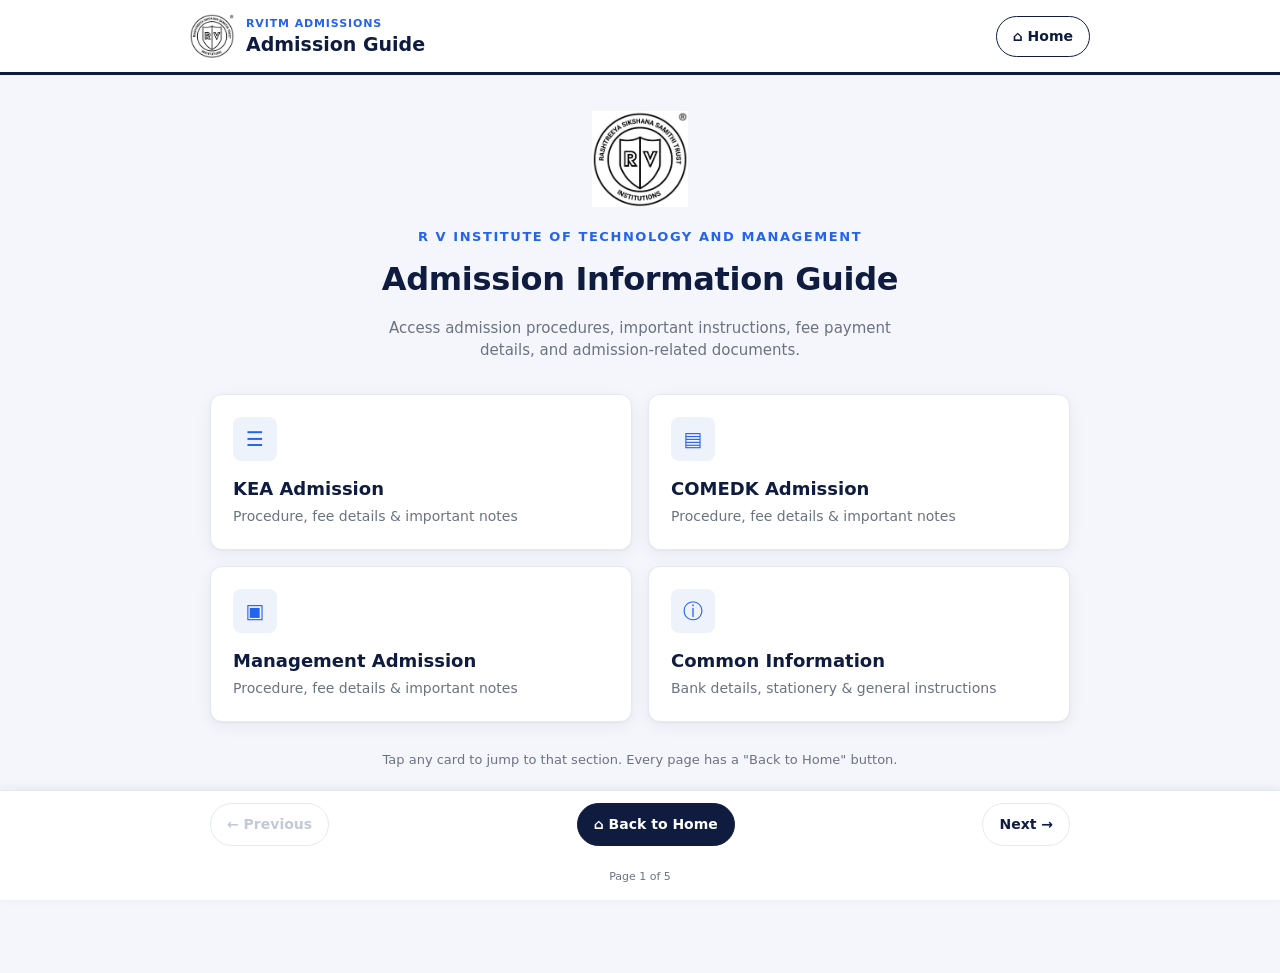
==== index.html @ e9f6d138 "Point pages at real RVITM crest logo" ====
<!DOCTYPE html>
<html lang="en">
<head>
<meta charset="UTF-8">
<meta name="viewport" content="width=device-width, initial-scale=1">
<title>Admission Information Guide — RVITM Admissions</title>
<link rel="stylesheet" href="styles.css">
</head>
<body>

<header class="site-header">
  <div class="site-header-inner">
    <div class="brand">
      <img src="assets/rvitm-logo.jpeg" alt="RVITM crest">
      <div class="brand-text">
        <p class="eyebrow">RVITM Admissions</p>
        <p class="title">Admission Guide</p>
      </div>
    </div>
    <a class="home-btn" href="index.html">⌂ Home</a>
  </div>
</header>

<main>
  <div class="home-hero">
    <img class="home-crest" src="assets/rvitm-logo.jpeg" alt="R V Institute of Technology and Management crest">
    <p class="eyebrow">R V Institute of Technology and Management</p>
    <h1>Admission Information Guide</h1>
    <p class="subtitle">Access admission procedures, important instructions, fee payment details, and admission-related documents.</p>
  </div>

  <div class="card-grid">
    <a class="nav-card" href="kea.html">
      <div class="icon-badge" aria-hidden="true">☰</div>
      <h2>KEA Admission</h2>
      <p>Procedure, fee details &amp; important notes</p>
    </a>
    <a class="nav-card" href="comedk.html">
      <div class="icon-badge" aria-hidden="true">▤</div>
      <h2>COMEDK Admission</h2>
      <p>Procedure, fee details &amp; important notes</p>
    </a>
    <a class="nav-card" href="management.html">
      <div class="icon-badge" aria-hidden="true">▣</div>
      <h2>Management Admission</h2>
      <p>Procedure, fee details &amp; important notes</p>
    </a>
    <a class="nav-card" href="common-info.html">
      <div class="icon-badge" aria-hidden="true">ⓘ</div>
      <h2>Common Information</h2>
      <p>Bank details, stationery &amp; general instructions</p>
    </a>
  </div>

  <p class="tap-hint">Tap any card to jump to that section. Every page has a "Back to Home" button.</p>

  <p class="site-footer-text">Rashtreeya Sikshana Samithi Trust · www.rvitm.edu.in</p>
</main>

<nav class="footer-nav" aria-label="Page navigation">
  <div class="footer-nav-inner">
    <span class="footer-btn is-disabled">← Previous</span>
    <a class="footer-btn home" href="index.html">⌂ Back to Home</a>
    <a class="footer-btn" href="kea.html">Next →</a>
  </div>
  <p class="page-count">Page 1 of 5</p>
</nav>

<script src="script.js"></script>
</body>
</html>
---- styles.css ----
/* ===========================================================
   RVITM Admission Guide — shared stylesheet
   =========================================================== */

:root {
  --navy: #0f1c3f;
  --blue: #2563eb;
  --bg-page: #f4f6fb;
  --bg-card: #ffffff;
  --warning-bg: #fdf1d9;
  --warning-border: #f0c36d;
  --table-header-bg: #0f1c3f;
  --table-header-text: #ffffff;
  --text-muted: #6b7280;
  --border-soft: #e5e9f2;
  --note-bg: #eef2fb;
  --radius: 12px;
  --radius-sm: 8px;
  --font: 'Inter', system-ui, -apple-system, BlinkMacSystemFont, 'Segoe UI', sans-serif;
  --shadow-card: 0 1px 2px rgba(15, 28, 63, 0.04), 0 4px 16px rgba(15, 28, 63, 0.06);
  --max-width: 900px;
}

* { box-sizing: border-box; }

html { scroll-behavior: smooth; }

body {
  margin: 0;
  font-family: var(--font);
  background: var(--bg-page);
  color: #1f2937;
  line-height: 1.5;
  -webkit-font-smoothing: antialiased;
  padding-bottom: 84px; /* space for fixed footer */
}

a { color: inherit; text-decoration: none; }

img { max-width: 100%; display: block; }

/* ---------- Header ---------- */

.site-header {
  position: sticky;
  top: 0;
  z-index: 20;
  background: #ffffff;
  border-bottom: 3px solid var(--navy);
  padding: 14px 20px;
}

.site-header-inner {
  max-width: var(--max-width);
  margin: 0 auto;
  display: flex;
  align-items: center;
  justify-content: space-between;
  gap: 12px;
}

.site-header .brand {
  display: flex;
  align-items: center;
  gap: 12px;
  min-width: 0;
}

.site-header .brand img {
  width: 44px;
  height: 44px;
  flex-shrink: 0;
}

.site-header .brand-text .eyebrow {
  font-size: 11px;
  font-weight: 700;
  letter-spacing: 0.08em;
  color: var(--blue);
  text-transform: uppercase;
  margin: 0 0 2px;
}

.site-header .brand-text .title {
  font-size: 19px;
  font-weight: 800;
  color: var(--navy);
  margin: 0;
  line-height: 1.15;
}

.home-btn {
  display: inline-flex;
  align-items: center;
  gap: 6px;
  padding: 9px 16px;
  border-radius: 999px;
  border: 1.5px solid var(--navy);
  color: var(--navy);
  font-weight: 700;
  font-size: 14px;
  white-space: nowrap;
  flex-shrink: 0;
  transition: background 0.15s ease, color 0.15s ease;
}

.home-btn:hover {
  background: var(--navy);
  color: #ffffff;
}

/* ---------- Main layout ---------- */

main {
  max-width: var(--max-width);
  margin: 0 auto;
  padding: 28px 20px 40px;
}

.page-label {
  font-size: 12px;
  font-weight: 700;
  letter-spacing: 0.08em;
  text-transform: uppercase;
  color: var(--blue);
  margin: 0 0 6px;
}

.page-heading {
  font-size: 30px;
  font-weight: 800;
  color: var(--navy);
  margin: 0 0 8px;
  letter-spacing: -0.01em;
}

.page-intro {
  color: var(--text-muted);
  font-size: 15px;
  margin: 0 0 24px;
}

.icon-badge {
  width: 44px;
  height: 44px;
  border-radius: var(--radius-sm);
  background: var(--note-bg);
  color: var(--blue);
  display: flex;
  align-items: center;
  justify-content: center;
  font-size: 20px;
  margin-bottom: 16px;
}

/* ---------- Home cards ---------- */

.card-grid {
  display: grid;
  grid-template-columns: 1fr 1fr;
  gap: 16px;
  margin-top: 8px;
}

@media (max-width: 640px) {
  .card-grid { grid-template-columns: 1fr; }
}

.nav-card {
  display: block;
  background: var(--bg-card);
  border: 1px solid var(--border-soft);
  border-radius: var(--radius);
  box-shadow: var(--shadow-card);
  padding: 22px;
  transition: transform 0.15s ease, box-shadow 0.15s ease;
}

.nav-card:hover {
  transform: translateY(-2px);
  box-shadow: 0 6px 20px rgba(15, 28, 63, 0.12);
}

.nav-card .icon-badge { margin-bottom: 14px; }

.nav-card h2 {
  font-size: 18px;
  font-weight: 700;
  color: var(--navy);
  margin: 0 0 4px;
}

.nav-card p {
  font-size: 14px;
  color: var(--text-muted);
  margin: 0;
}

.home-crest {
  display: block;
  width: 96px;
  height: 96px;
  margin: 8px auto 20px;
}

.home-hero {
  text-align: center;
  margin-bottom: 32px;
}

.home-hero .eyebrow {
  font-size: 13px;
  font-weight: 700;
  letter-spacing: 0.12em;
  color: var(--blue);
  text-transform: uppercase;
  margin: 0 0 8px;
}

.home-hero h1 {
  font-size: 32px;
  font-weight: 800;
  color: var(--navy);
  margin: 0 0 14px;
  letter-spacing: -0.01em;
}

.home-hero .subtitle {
  color: var(--text-muted);
  font-size: 15px;
  max-width: 520px;
  margin: 0 auto;
}

.tap-hint {
  text-align: center;
  color: var(--text-muted);
  font-size: 13px;
  margin: 28px 0 0;
}

.site-footer-text {
  text-align: center;
  color: var(--text-muted);
  font-size: 13px;
  border-top: 1px solid var(--border-soft);
  margin-top: 28px;
  padding-top: 18px;
}

/* ---------- Steps ---------- */

ol.steps {
  list-style: none;
  margin: 0 0 22px;
  padding: 0;
  counter-reset: step;
}

ol.steps li {
  display: flex;
  gap: 14px;
  padding: 12px 0;
  border-bottom: 1px solid var(--border-soft);
}

ol.steps li:last-child { border-bottom: none; }

.step-num {
  flex-shrink: 0;
  width: 28px;
  height: 28px;
  border-radius: 50%;
  background: var(--navy);
  color: #fff;
  font-size: 13px;
  font-weight: 700;
  display: flex;
  align-items: center;
  justify-content: center;
}

.step-body h3 {
  margin: 2px 0 3px;
  font-size: 15px;
  font-weight: 700;
  color: #111827;
}

.step-body p {
  margin: 0;
  font-size: 14px;
  color: var(--text-muted);
}

/* ---------- Warning / callout boxes ---------- */

.warning-box {
  background: var(--warning-bg);
  border: 1px solid var(--warning-border);
  border-radius: var(--radius-sm);
  padding: 14px 16px;
  font-size: 14px;
  color: #7a5a10;
  margin: 0 0 24px;
}

.warning-box strong { color: #5c3f05; }

.note-box {
  background: var(--note-bg);
  border: 1px solid var(--border-soft);
  border-radius: var(--radius-sm);
  padding: 16px 18px;
  margin: 0 0 20px;
}

.note-box h3 {
  margin: 0 0 10px;
  font-size: 15px;
  color: var(--navy);
  display: flex;
  align-items: center;
  gap: 6px;
}

.note-box ul {
  margin: 0;
  padding-left: 20px;
  font-size: 14px;
  color: #374151;
}

.note-box li { margin-bottom: 6px; }
.note-box li:last-child { margin-bottom: 0; }

.callout-link {
  display: block;
  border: 1.5px dashed var(--blue);
  border-radius: var(--radius-sm);
  padding: 13px 16px;
  font-size: 14px;
  font-weight: 600;
  color: var(--blue);
  margin: 0 0 20px;
  transition: background 0.15s ease;
}

.callout-link:hover { background: #eef4ff; }

.login-box {
  background: #eef4ff;
  border: 1px solid #cfe0fb;
  border-radius: var(--radius-sm);
  padding: 16px 18px;
  margin: 0 0 20px;
  font-size: 14px;
}

.login-box h3 {
  margin: 0 0 8px;
  font-size: 15px;
  color: var(--navy);
}

.login-box ul {
  margin: 0;
  padding-left: 20px;
  color: #374151;
}

.login-box li { margin-bottom: 6px; }
.login-box li:last-child { margin-bottom: 0; }

/* ---------- Tables ---------- */

.table-card {
  background: var(--bg-card);
  border: 1px solid var(--border-soft);
  border-radius: var(--radius);
  box-shadow: var(--shadow-card);
  padding: 20px 20px 8px;
  margin: 0 0 20px;
}

.table-card h3 {
  margin: 0 0 12px;
  font-size: 15px;
  color: var(--navy);
}

.simple-rows {
  width: 100%;
  border-collapse: collapse;
  font-size: 14px;
}

.simple-rows td {
  padding: 9px 0;
  border-bottom: 1px solid var(--border-soft);
}

.simple-rows td:last-child {
  text-align: right;
  font-weight: 600;
}

.simple-rows tr:last-child td {
  border-bottom: none;
  font-weight: 800;
  color: var(--navy);
  font-size: 15px;
  padding-top: 12px;
}

.table-scroll {
  overflow-x: auto;
  -webkit-overflow-scrolling: touch;
  margin: 0 0 4px;
}

table.data-table {
  width: 100%;
  border-collapse: collapse;
  font-size: 14px;
  min-width: 420px;
}

table.data-table thead th {
  background: var(--table-header-bg);
  color: var(--table-header-text);
  text-align: left;
  padding: 10px 14px;
  font-weight: 700;
  font-size: 13px;
}

table.data-table thead th:not(:first-child),
table.data-table tbody td:not(:first-child) {
  text-align: right;
}

table.data-table tbody td {
  padding: 10px 14px;
  border-bottom: 1px solid var(--border-soft);
}

table.data-table tbody tr:last-child td { border-bottom: none; }
table.data-table tbody tr:nth-child(even) { background: #fafbfd; }

.table-caption {
  font-size: 12px;
  color: var(--text-muted);
  margin: 8px 0 16px;
}

/* ---------- Definition list style (bank info) ---------- */

.def-list {
  background: var(--bg-card);
  border: 1px solid var(--border-soft);
  border-radius: var(--radius);
  box-shadow: var(--shadow-card);
  padding: 6px 20px;
  margin: 0 0 20px;
}

.def-list h3 {
  padding: 14px 0 6px;
  margin: 0;
  font-size: 15px;
  color: var(--navy);
}

.def-row {
  display: flex;
  justify-content: space-between;
  gap: 12px;
  padding: 12px 0;
  border-top: 1px solid var(--border-soft);
  font-size: 14px;
}

.def-row .field { color: var(--text-muted); }
.def-row .value { font-weight: 700; color: #111827; text-align: right; }

/* ---------- Sections (common-info page) ---------- */

section.info-section {
  padding-top: 44px;
  margin-top: -44px; /* offset for sticky header anchor jumps */
}

section.info-section:first-of-type {
  padding-top: 0;
  margin-top: 0;
}

.section-divider {
  border: none;
  border-top: 1px solid var(--border-soft);
  margin: 36px 0;
}

.checklist {
  background: var(--bg-card);
  border: 1px solid var(--border-soft);
  border-radius: var(--radius);
  box-shadow: var(--shadow-card);
  padding: 16px 20px;
  margin: 0 0 20px;
  list-style: none;
}

.checklist li {
  display: flex;
  align-items: center;
  gap: 10px;
  padding: 8px 0;
  font-size: 14px;
  color: #374151;
}

.check-mark {
  width: 20px;
  height: 20px;
  border-radius: 50%;
  background: #dcfce7;
  color: #16a34a;
  font-size: 12px;
  font-weight: 800;
  display: flex;
  align-items: center;
  justify-content: center;
  flex-shrink: 0;
}

.step-block {
  margin: 0 0 22px;
  padding: 18px 20px;
  background: var(--bg-card);
  border: 1px solid var(--border-soft);
  border-radius: var(--radius);
  box-shadow: var(--shadow-card);
}

.stationery-block p {
  font-size: 14px;
  color: #374151;
  margin: 0;
}
.stationery-block h3 {
  font-size: 13px;
  letter-spacing: 0.06em;
  text-transform: uppercase;
  color: var(--navy);
  margin: 0 0 8px;
}

/* ---------- Footer nav bar ---------- */

.footer-nav {
  position: fixed;
  bottom: 0;
  left: 0;
  right: 0;
  z-index: 20;
  background: #ffffff;
  border-top: 1px solid var(--border-soft);
  box-shadow: 0 -2px 10px rgba(15, 28, 63, 0.06);
}

.footer-nav-inner {
  max-width: var(--max-width);
  margin: 0 auto;
  padding: 12px 20px;
  display: flex;
  align-items: center;
  justify-content: space-between;
  gap: 10px;
}

.footer-btn {
  font-size: 14px;
  font-weight: 700;
  padding: 10px 16px;
  border-radius: 999px;
  border: 1.5px solid var(--border-soft);
  color: var(--navy);
  background: #fff;
  white-space: nowrap;
  transition: background 0.15s ease, border-color 0.15s ease;
}

.footer-btn:hover:not(.is-disabled) {
  background: #f4f6fb;
  border-color: var(--navy);
}

.footer-btn.is-disabled {
  color: #c3c9d6;
  border-color: var(--border-soft);
  pointer-events: none;
}

.footer-btn.home {
  background: var(--navy);
  color: #fff;
  border-color: var(--navy);
}

.footer-btn.home:hover {
  background: #16265c;
}

.page-count {
  text-align: center;
  font-size: 11px;
  color: var(--text-muted);
  padding-bottom: 4px;
}

@media (max-width: 480px) {
  .footer-btn { padding: 9px 12px; font-size: 13px; }
  .site-header .brand-text .title { font-size: 16px; }
}
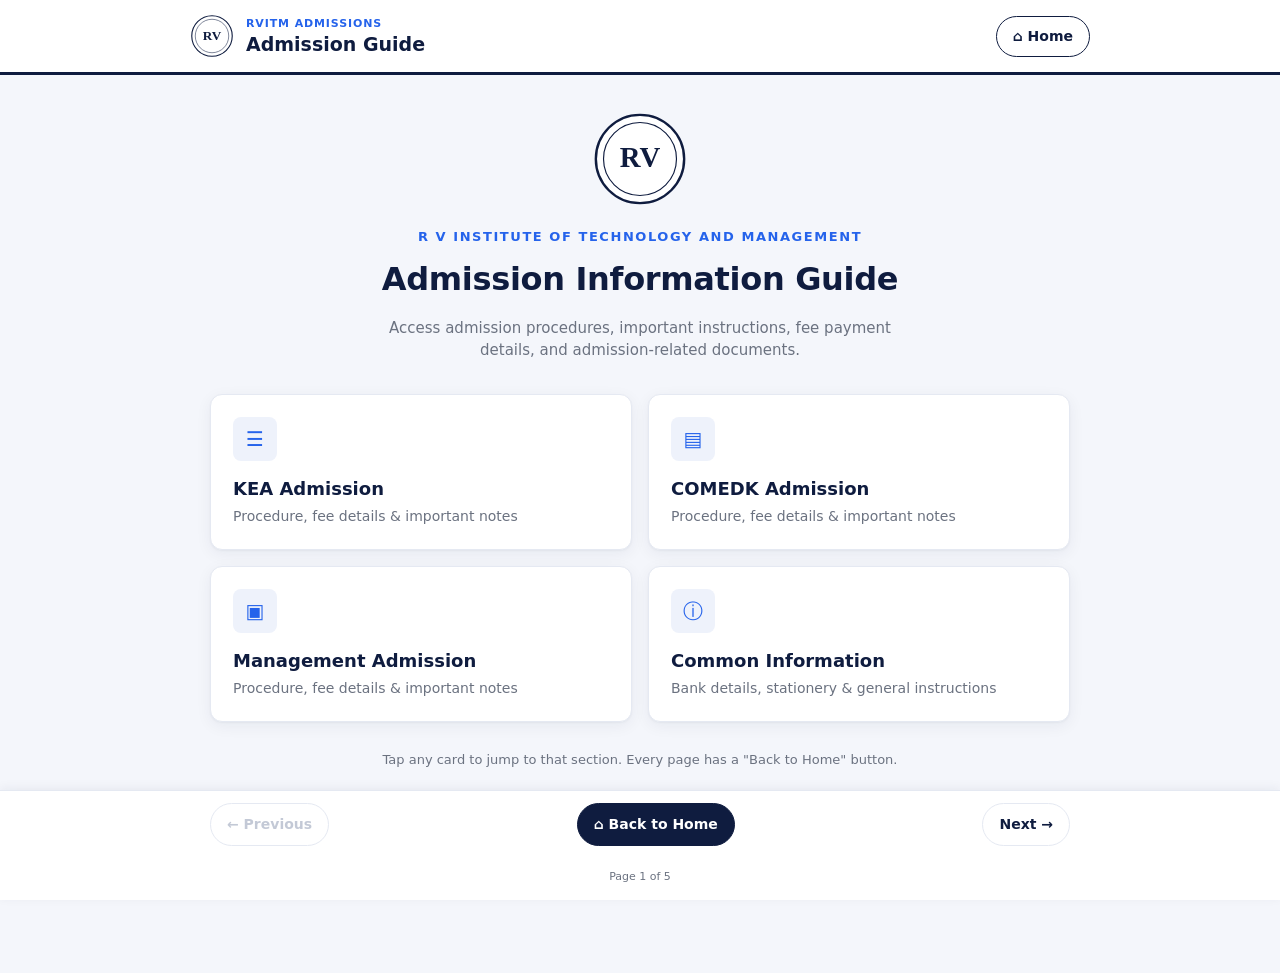
==== commit 1bd3719b: "Update admission steps, payment details, and notes wording" ====
--- a/index.html
+++ b/index.html
@@ -11,7 +11,7 @@
 <header class="site-header">
   <div class="site-header-inner">
     <div class="brand">
-      <img src="assets/rvitm-logo.jpeg" alt="RVITM crest">
+      <img src="assets/rvitm-logo.svg" alt="RVITM crest">
       <div class="brand-text">
         <p class="eyebrow">RVITM Admissions</p>
         <p class="title">Admission Guide</p>
@@ -23,7 +23,7 @@
 
 <main>
   <div class="home-hero">
-    <img class="home-crest" src="assets/rvitm-logo.jpeg" alt="R V Institute of Technology and Management crest">
+    <img class="home-crest" src="assets/rvitm-logo.svg" alt="R V Institute of Technology and Management crest">
     <p class="eyebrow">R V Institute of Technology and Management</p>
     <h1>Admission Information Guide</h1>
     <p class="subtitle">Access admission procedures, important instructions, fee payment details, and admission-related documents.</p>
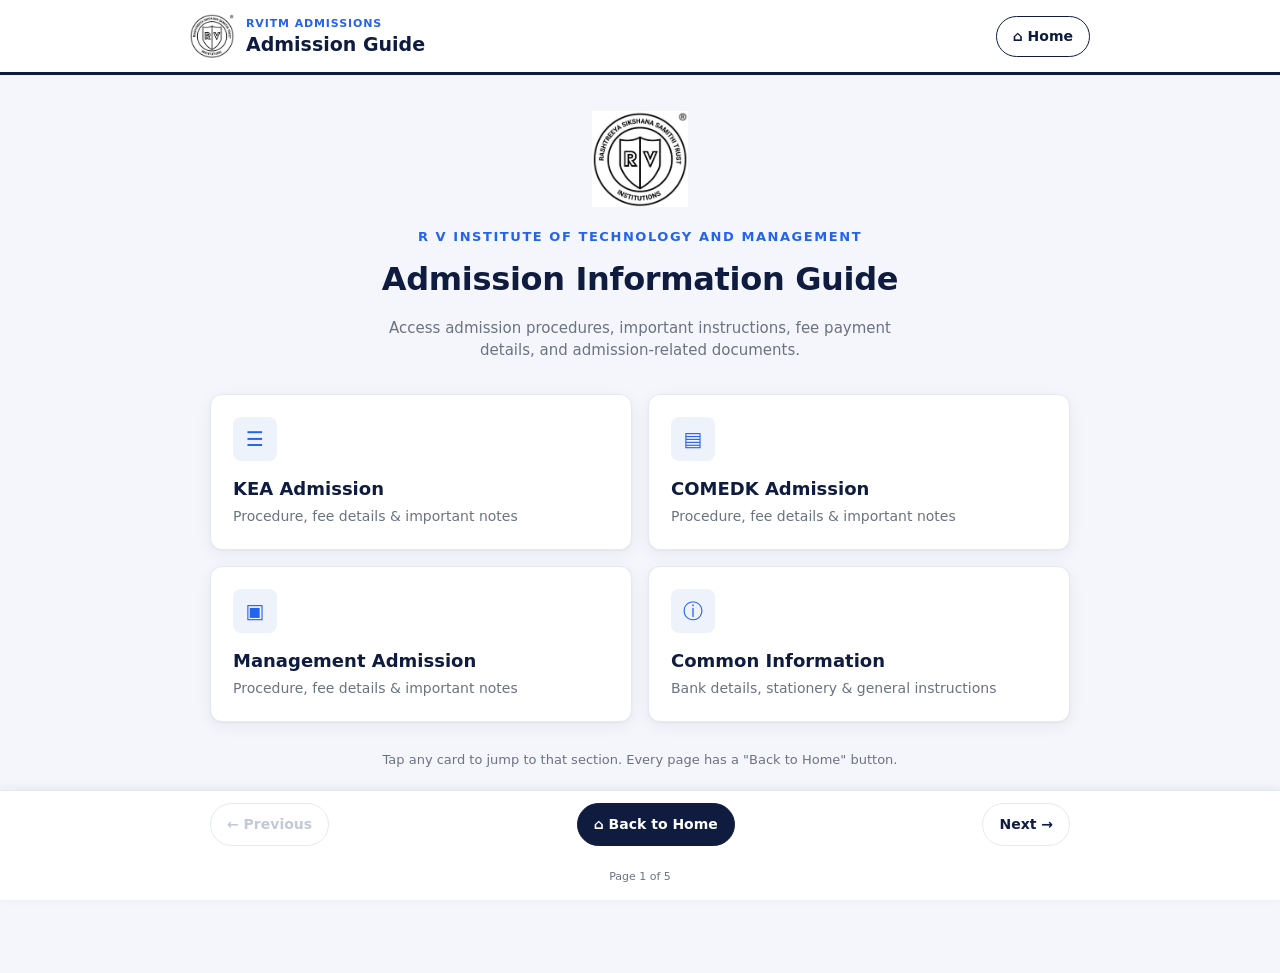
==== commit 165238bb: "Update admission steps, payment details, and notes wording" ====
--- a/index.html
+++ b/index.html
@@ -11,7 +11,7 @@
 <header class="site-header">
   <div class="site-header-inner">
     <div class="brand">
-      <img src="assets/rvitm-logo.svg" alt="RVITM crest">
+      <img src="assets/rvitm-logo.jpeg" alt="RVITM crest">
       <div class="brand-text">
         <p class="eyebrow">RVITM Admissions</p>
         <p class="title">Admission Guide</p>
@@ -23,7 +23,7 @@
 
 <main>
   <div class="home-hero">
-    <img class="home-crest" src="assets/rvitm-logo.svg" alt="R V Institute of Technology and Management crest">
+    <img class="home-crest" src="assets/rvitm-logo.jpeg" alt="R V Institute of Technology and Management crest">
     <p class="eyebrow">R V Institute of Technology and Management</p>
     <h1>Admission Information Guide</h1>
     <p class="subtitle">Access admission procedures, important instructions, fee payment details, and admission-related documents.</p>
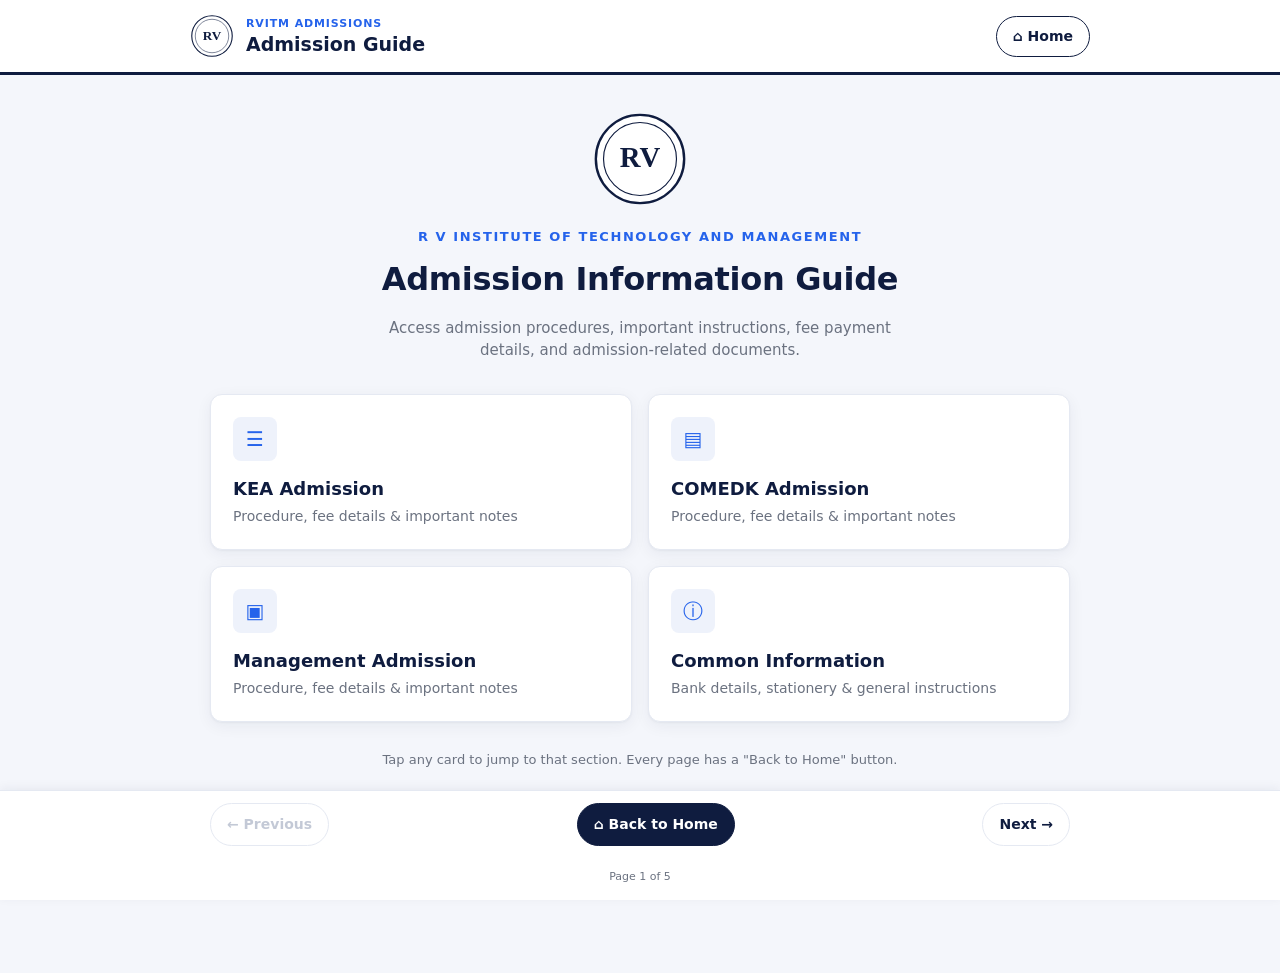
==== commit f7ead17b: "Add real KEA/COMEDK/RVITM logos and Documents Required sections" ====
--- a/index.html
+++ b/index.html
@@ -11,7 +11,7 @@
 <header class="site-header">
   <div class="site-header-inner">
     <div class="brand">
-      <img src="assets/rvitm-logo.jpeg" alt="RVITM crest">
+      <img src="assets/rvitm-logo.svg" alt="RVITM crest">
       <div class="brand-text">
         <p class="eyebrow">RVITM Admissions</p>
         <p class="title">Admission Guide</p>
@@ -23,7 +23,7 @@
 
 <main>
   <div class="home-hero">
-    <img class="home-crest" src="assets/rvitm-logo.jpeg" alt="R V Institute of Technology and Management crest">
+    <img class="home-crest" src="assets/rvitm-logo.svg" alt="R V Institute of Technology and Management crest">
     <p class="eyebrow">R V Institute of Technology and Management</p>
     <h1>Admission Information Guide</h1>
     <p class="subtitle">Access admission procedures, important instructions, fee payment details, and admission-related documents.</p>
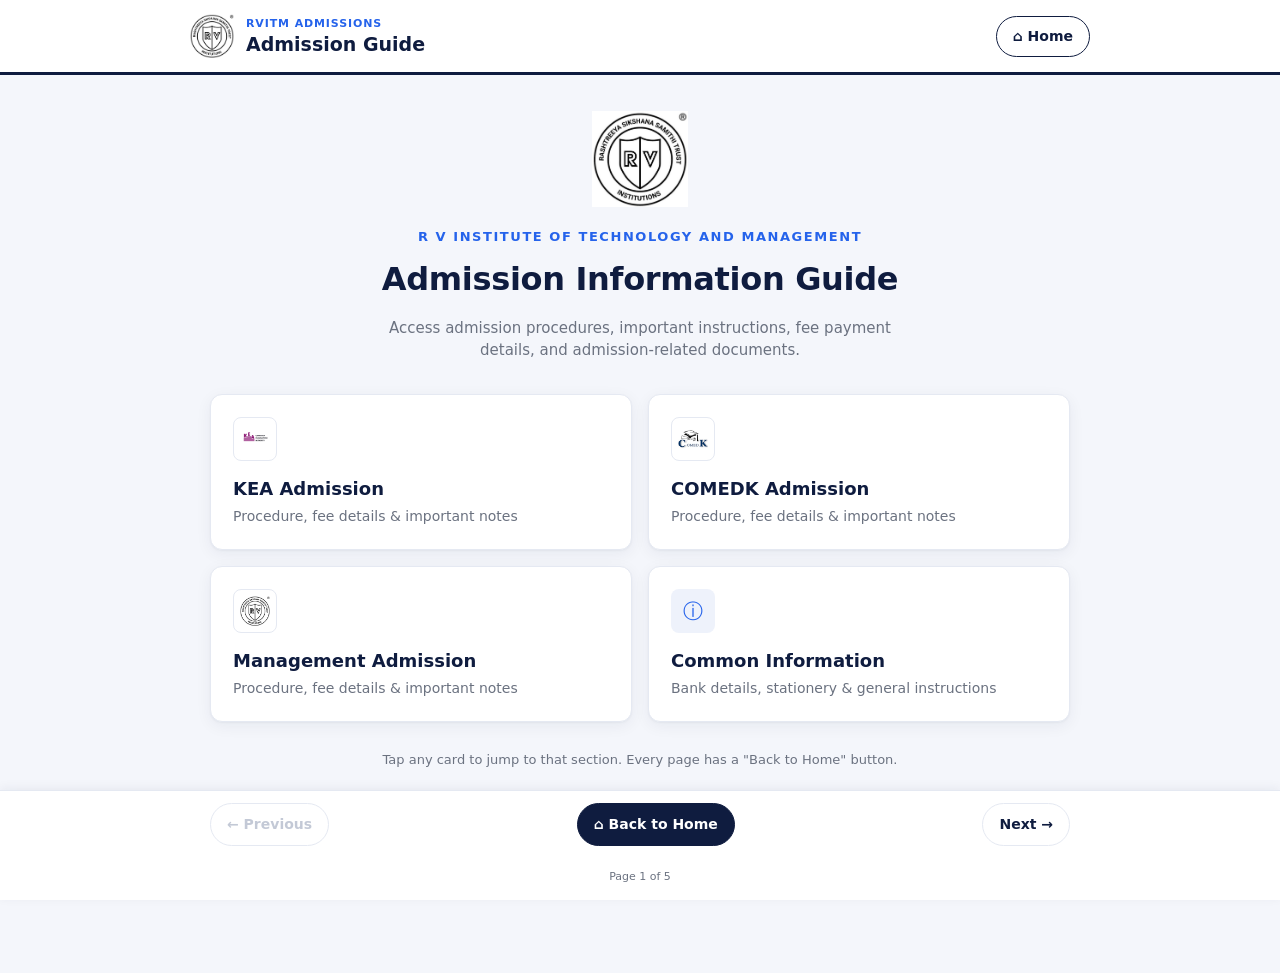
==== commit 30feafaa: "Switch logos to JPEG/PNG, finalize step content and wording" ====
--- a/index.html
+++ b/index.html
@@ -11,7 +11,7 @@
 <header class="site-header">
   <div class="site-header-inner">
     <div class="brand">
-      <img src="assets/rvitm-logo.svg" alt="RVITM crest">
+      <img src="assets/rvitm-logo.jpeg" alt="RVITM crest">
       <div class="brand-text">
         <p class="eyebrow">RVITM Admissions</p>
         <p class="title">Admission Guide</p>
@@ -23,7 +23,7 @@
 
 <main>
   <div class="home-hero">
-    <img class="home-crest" src="assets/rvitm-logo.svg" alt="R V Institute of Technology and Management crest">
+    <img class="home-crest" src="assets/rvitm-logo.jpeg" alt="R V Institute of Technology and Management crest">
     <p class="eyebrow">R V Institute of Technology and Management</p>
     <h1>Admission Information Guide</h1>
     <p class="subtitle">Access admission procedures, important instructions, fee payment details, and admission-related documents.</p>
@@ -31,17 +31,17 @@
 
   <div class="card-grid">
     <a class="nav-card" href="kea.html">
-      <div class="icon-badge" aria-hidden="true">☰</div>
+      <div class="icon-badge logo-badge" aria-hidden="true"><img src="assets/kea-logo.png" alt="KEA logo"></div>
       <h2>KEA Admission</h2>
       <p>Procedure, fee details &amp; important notes</p>
     </a>
     <a class="nav-card" href="comedk.html">
-      <div class="icon-badge" aria-hidden="true">▤</div>
+      <div class="icon-badge logo-badge" aria-hidden="true"><img src="assets/comedk-logo.jpeg" alt="COMEDK logo"></div>
       <h2>COMEDK Admission</h2>
       <p>Procedure, fee details &amp; important notes</p>
     </a>
     <a class="nav-card" href="management.html">
-      <div class="icon-badge" aria-hidden="true">▣</div>
+      <div class="icon-badge logo-badge" aria-hidden="true"><img src="assets/rvitm-logo.jpeg" alt="RVITM logo"></div>
       <h2>Management Admission</h2>
       <p>Procedure, fee details &amp; important notes</p>
     </a>
--- a/styles.css
+++ b/styles.css
@@ -454,6 +454,56 @@
   margin: 8px 0 16px;
 }
 
+/* ---------- Logo badges (icon-badge / nav-card as image) ---------- */
+
+.icon-badge.logo-badge {
+  background: #ffffff;
+  border: 1px solid var(--border-soft);
+  padding: 6px;
+}
+
+.icon-badge.logo-badge img {
+  width: 100%;
+  height: 100%;
+  object-fit: contain;
+  display: block;
+}
+
+/* ---------- Documents required checklist ---------- */
+
+.doc-list {
+  list-style: none;
+  margin: 0;
+  padding: 0;
+}
+
+.doc-list li {
+  display: flex;
+  align-items: flex-start;
+  gap: 12px;
+  padding: 10px 0;
+  border-bottom: 1px solid var(--border-soft);
+  font-size: 14px;
+  color: #374151;
+}
+
+.doc-list li:last-child { border-bottom: none; }
+
+.doc-num {
+  flex-shrink: 0;
+  width: 22px;
+  height: 22px;
+  border-radius: 50%;
+  background: var(--note-bg);
+  color: var(--blue);
+  font-size: 12px;
+  font-weight: 700;
+  display: flex;
+  align-items: center;
+  justify-content: center;
+  margin-top: 1px;
+}
+
 /* ---------- Definition list style (bank info) ---------- */
 
 .def-list {
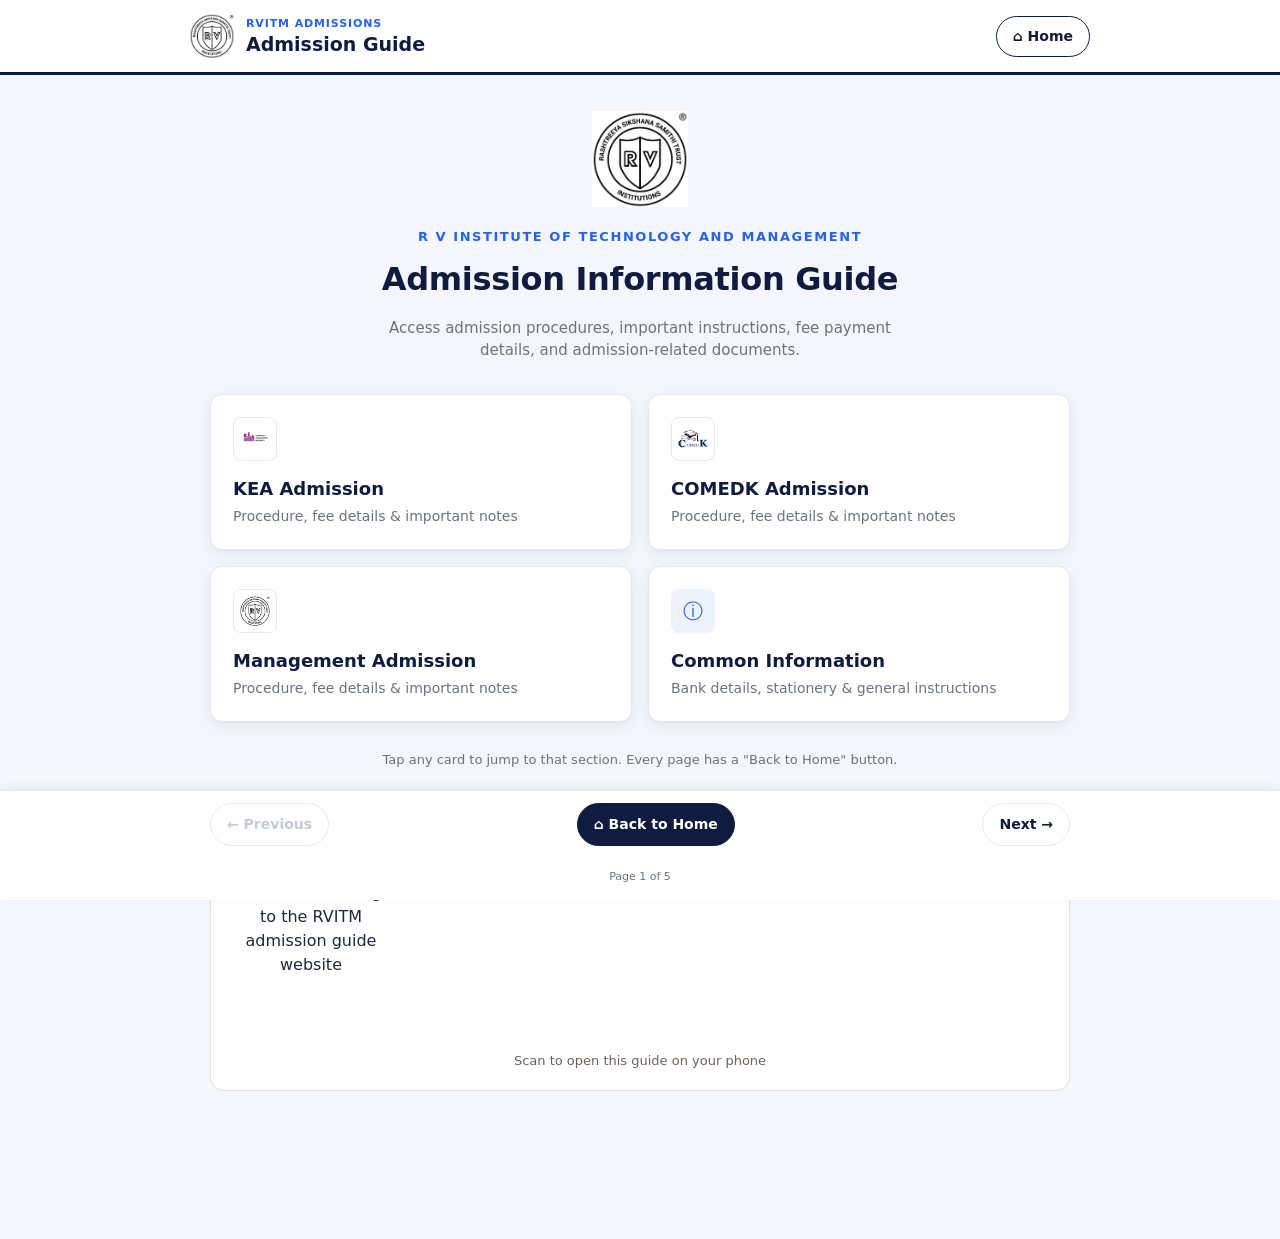
==== commit dfe21581: "Add QR code to every page" ====
--- a/index.html
+++ b/index.html
@@ -55,6 +55,10 @@
   <p class="tap-hint">Tap any card to jump to that section. Every page has a "Back to Home" button.</p>
 
   <p class="site-footer-text">Rashtreeya Sikshana Samithi Trust · www.rvitm.edu.in</p>
+  <div class="qr-box">
+    <img class="qr-img" src="https://api.qrserver.com/v1/create-qr-code/?size=220x220&data=https://rakshithhhaaa.github.io/rvitm-admission-guide/" alt="QR code linking to the RVITM admission guide website">
+    <p class="qr-caption">Scan to open this guide on your phone</p>
+  </div>
 </main>
 
 <nav class="footer-nav" aria-label="Page navigation">
--- a/styles.css
+++ b/styles.css
@@ -674,3 +674,23 @@
   .footer-btn { padding: 9px 12px; font-size: 13px; }
   .site-header .brand-text .title { font-size: 16px; }
 }
+
+.qr-box {
+  text-align: center;
+  background: #fff;
+  border: 1px solid #e7e0db;
+  border-radius: 14px;
+  padding: 20px;
+  margin: 24px 0;
+}
+
+.qr-img {
+  width: 160px;
+  height: 160px;
+}
+
+.qr-caption {
+  margin: 10px 0 0;
+  font-size: 13px;
+  color: #6b625d;
+}
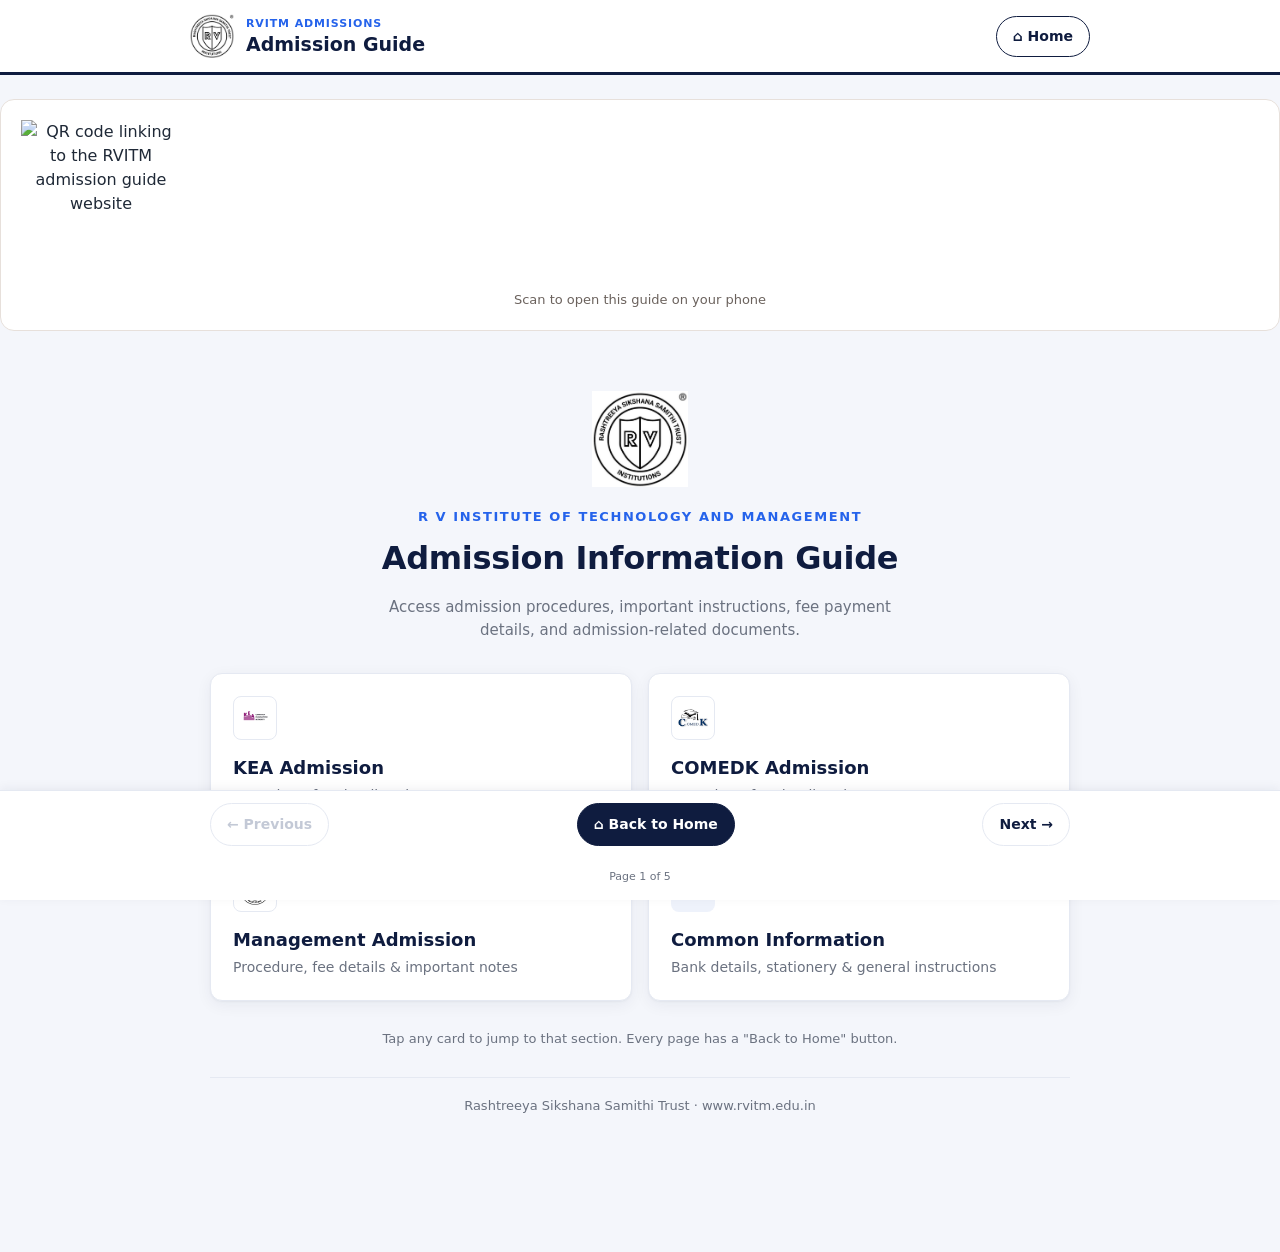
==== commit 10467fbf: "Move QR code to top of every page" ====
--- a/index.html
+++ b/index.html
@@ -20,6 +20,10 @@
     <a class="home-btn" href="index.html">⌂ Home</a>
   </div>
 </header>
+<div class="qr-box qr-box-top">
+  <img class="qr-img" src="https://api.qrserver.com/v1/create-qr-code/?size=180x180&data=https://rakshithhhaaa.github.io/rvitm-admission-guide/" alt="QR code linking to the RVITM admission guide website">
+  <p class="qr-caption">Scan to open this guide on your phone</p>
+</div>
 
 <main>
   <div class="home-hero">
@@ -54,12 +58,7 @@
 
   <p class="tap-hint">Tap any card to jump to that section. Every page has a "Back to Home" button.</p>
 
-  <p class="site-footer-text">Rashtreeya Sikshana Samithi Trust · www.rvitm.edu.in</p>
-  <div class="qr-box">
-    <img class="qr-img" src="https://api.qrserver.com/v1/create-qr-code/?size=220x220&data=https://rakshithhhaaa.github.io/rvitm-admission-guide/" alt="QR code linking to the RVITM admission guide website">
-    <p class="qr-caption">Scan to open this guide on your phone</p>
-  </div>
-</main>
+  <p class="site-footer-text">Rashtreeya Sikshana Samithi Trust · www.rvitm.edu.in</p></main>
 
 <nav class="footer-nav" aria-label="Page navigation">
   <div class="footer-nav-inner">
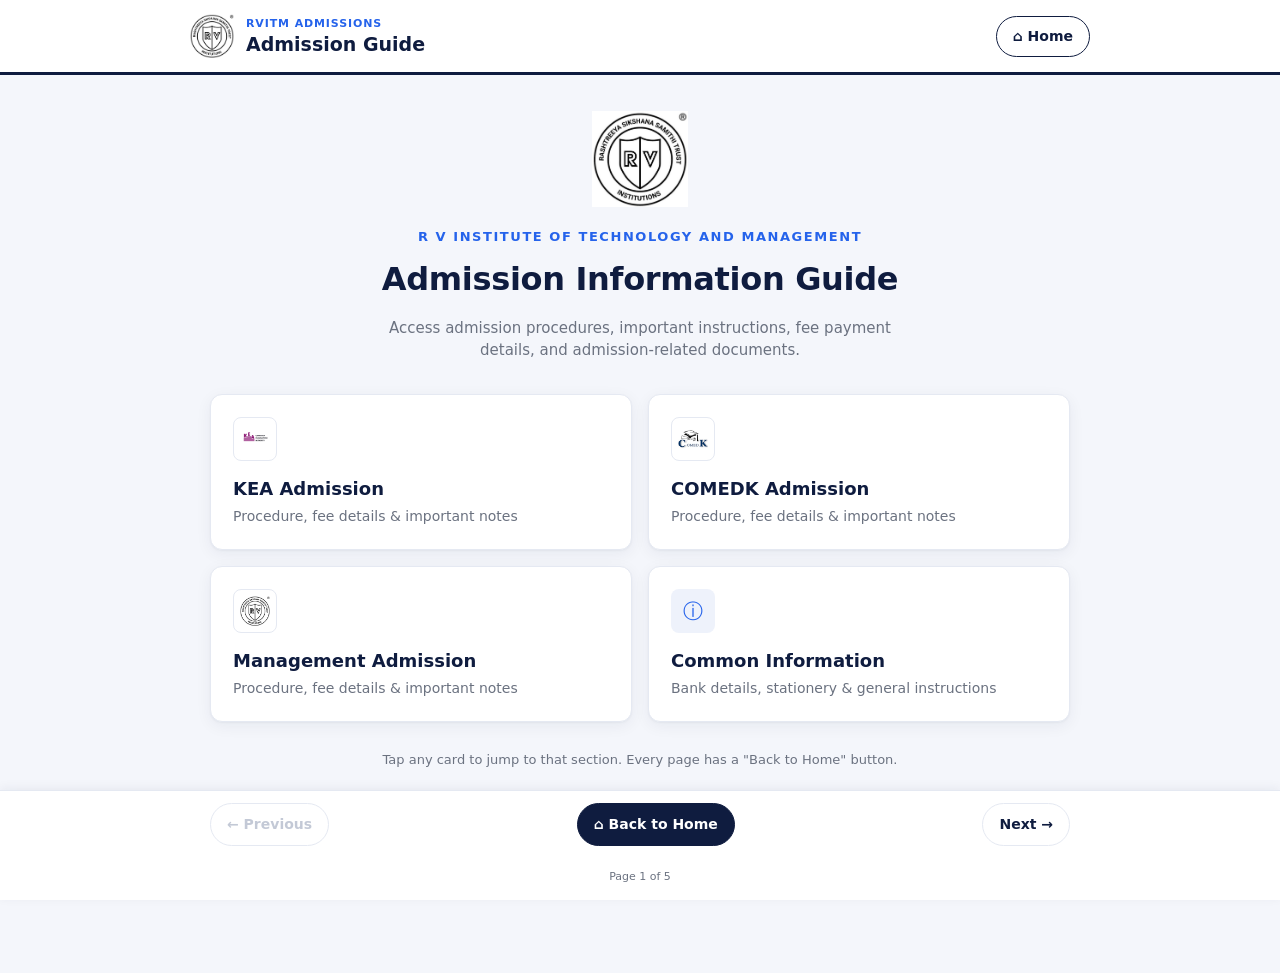
==== commit 2f4ab0c2: "Remove QR code from site pages" ====
--- a/index.html
+++ b/index.html
@@ -20,11 +20,6 @@
     <a class="home-btn" href="index.html">⌂ Home</a>
   </div>
 </header>
-<div class="qr-box qr-box-top">
-  <img class="qr-img" src="https://api.qrserver.com/v1/create-qr-code/?size=180x180&data=https://rakshithhhaaa.github.io/rvitm-admission-guide/" alt="QR code linking to the RVITM admission guide website">
-  <p class="qr-caption">Scan to open this guide on your phone</p>
-</div>
-
 <main>
   <div class="home-hero">
     <img class="home-crest" src="assets/rvitm-logo.jpeg" alt="R V Institute of Technology and Management crest">
--- a/styles.css
+++ b/styles.css
@@ -52,6 +52,7 @@
 
 .site-header-inner {
   max-width: var(--max-width);
+  width: 100%;
   margin: 0 auto;
   display: flex;
   align-items: center;
@@ -113,6 +114,7 @@
 
 main {
   max-width: var(--max-width);
+  width: 100%;
   margin: 0 auto;
   padding: 28px 20px 40px;
 }
@@ -622,6 +624,7 @@
 
 .footer-nav-inner {
   max-width: var(--max-width);
+  width: 100%;
   margin: 0 auto;
   padding: 12px 20px;
   display: flex;
@@ -676,17 +679,20 @@
 }
 
 .qr-box {
+  max-width: var(--max-width);
+  width: 100%;
   text-align: center;
   background: #fff;
   border: 1px solid #e7e0db;
   border-radius: 14px;
   padding: 20px;
-  margin: 24px 0;
+  margin: 24px auto;
 }
 
 .qr-img {
-  width: 160px;
-  height: 160px;
+  margin: 0 auto;
+  width: 280px;
+  height: 280px;
 }
 
 .qr-caption {
@@ -694,3 +700,10 @@
   font-size: 13px;
   color: #6b625d;
 }
+
+.step-screenshot {
+  max-width: 100%;
+  border: 1px solid #e7e0db;
+  border-radius: 10px;
+  margin-top: 10px;
+}
